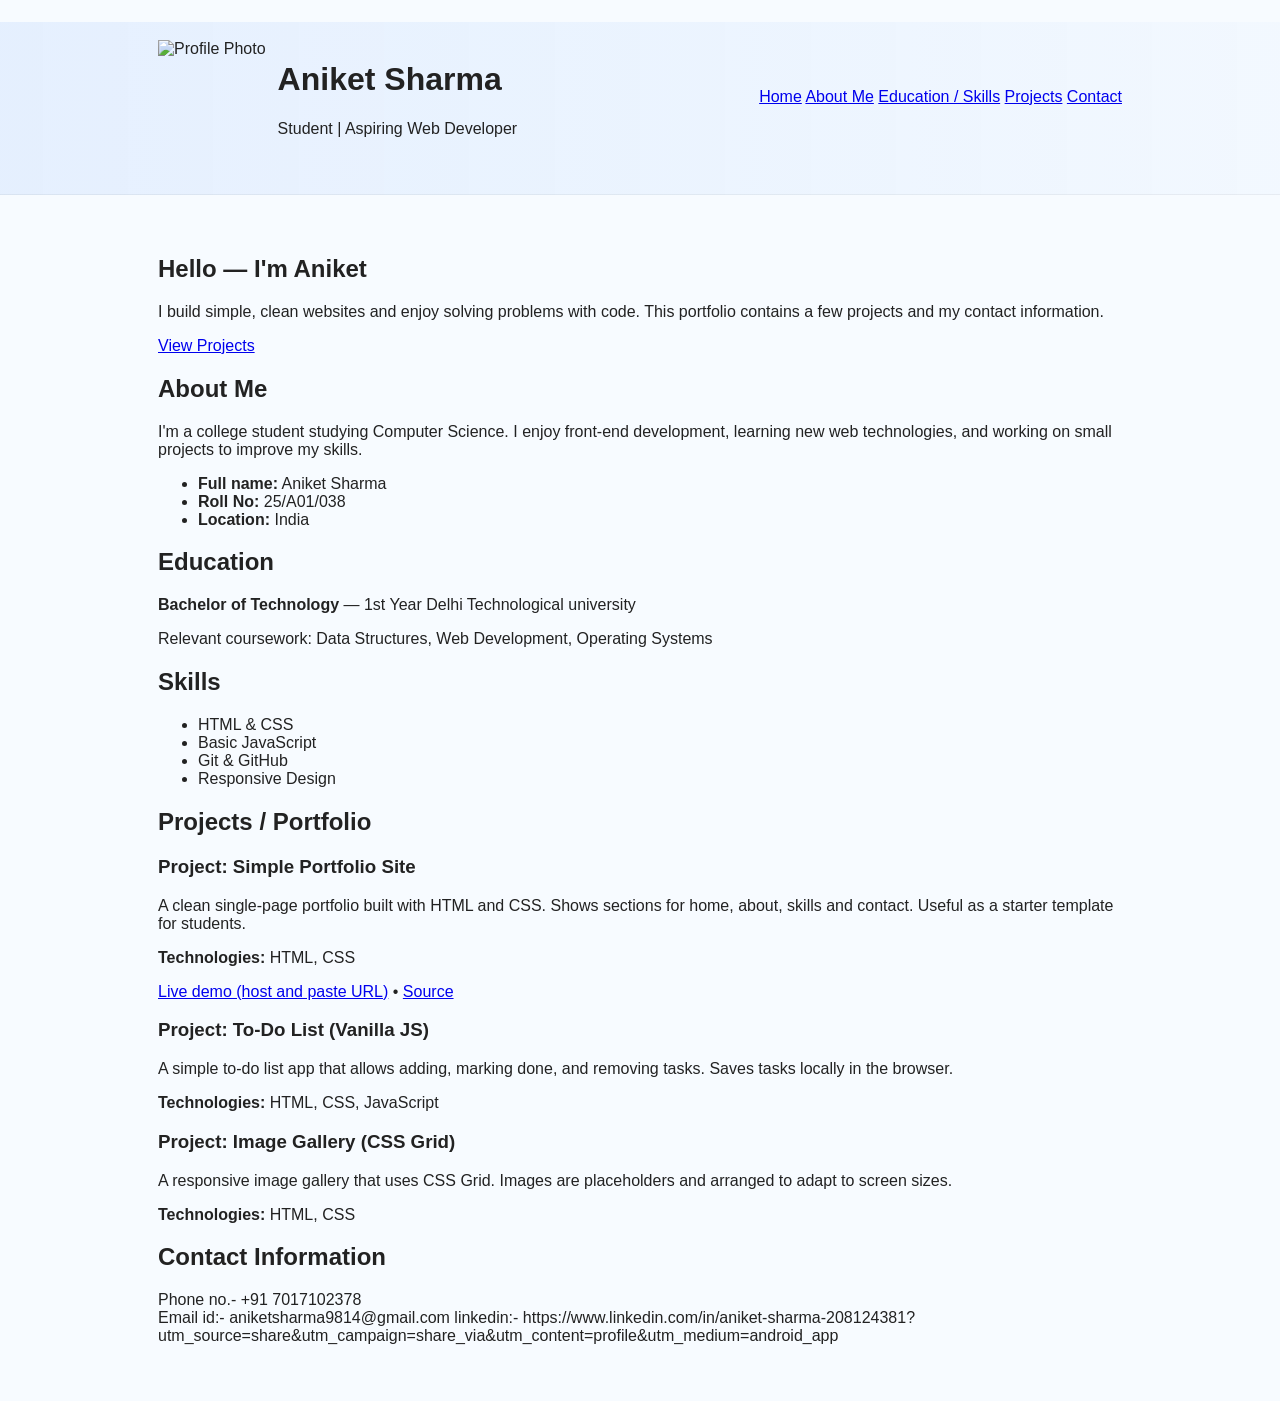
==== index.html @ 17c9dfbe "new" ====
<!doctype html>
<html lang="en">
<head>
  <meta charset="utf-8" />
  <meta name="viewport" content="width=device-width, initial-scale=1" />
  <title>Aniket Sharma — Portfolio</title>
  <link rel="stylesheet" href="web.css" />
</head>
<body>
  <header class="site-header">
    <div class="container header-inner">
      <div class="brand">
        <!-- Updated photo here -->
        <img src="/me.jpg" alt="Profile Photo" class="avatar" />

        <div>
          <h1>Aniket Sharma</h1>
          <p class="muted">Student | Aspiring Web Developer</p>
        </div>
      </div>

      <nav class="nav">
        <a href="#home">Home</a>
        <a href="#about">About Me</a>
        <a href="#edu-skills">Education / Skills</a>
        <a href="#projects">Projects</a>
        <a href="#contact">Contact</a>
      </nav>
    </div>
  </header>

  <main class="container">
    <section id="home" class="card hero">
      <h2>Hello — I'm Aniket</h2>
      <p>I build simple, clean websites and enjoy solving problems with code. This portfolio contains a few projects and my contact information.</p>
      <p class="cta"><a href="#projects" class="button">View Projects</a></p>
    </section>

    <section id="about" class="card">
      <h2>About Me</h2>
      <p>I'm a college student studying Computer Science. I enjoy front-end development, learning new web technologies, and working on small projects to improve my skills.</p>


      

      <ul>
        <li><strong>Full name:</strong> Aniket Sharma</li>
        <li><strong>Roll No:</strong> 25/A01/038</li>
        <li><strong>Location:</strong> India</li>
      </ul>
    </section>

    <section id="edu-skills" class="card two-col">
      <div>
        <h2>Education</h2>
        <p><strong>Bachelor of Technology</strong> — 1st Year Delhi Technological university</p>
        <p>Relevant coursework: Data Structures, Web Development, Operating Systems</p>
      </div>
      <div>
        <h2>Skills</h2>
        <ul class="skills">
          <li>HTML &amp; CSS</li>
          <li>Basic JavaScript</li>
          <li>Git &amp; GitHub</li>
          <li>Responsive Design</li>
        </ul>
      </div>
    </section>

    <section id="projects" class="card">
      <h2>Projects / Portfolio</h2>

      <article class="project">
        <h3>Project: Simple Portfolio Site</h3>
        <p>A clean single-page portfolio built with HTML and CSS. Shows sections for home, about, skills and contact. Useful as a starter template for students.</p>
        <p><strong>Technologies:</strong> HTML, CSS</p>
        <p><a href="#" class="link-disabled">Live demo (host and paste URL)</a> • <a href="#" class="link-disabled">Source</a></p>
      </article>

      <article class="project">
        <h3>Project: To-Do List (Vanilla JS)</h3>
        <p>A simple to-do list app that allows adding, marking done, and removing tasks. Saves tasks locally in the browser.</p>
        <p><strong>Technologies:</strong> HTML, CSS, JavaScript</p>
      </article>

      <article class="project">
        <h3>Project: Image Gallery (CSS Grid)</h3>
        <p>A responsive image gallery that uses CSS Grid. Images are placeholders and arranged to adapt to screen sizes.</p>
        <p><strong>Technologies:</strong> HTML, CSS</p>
      </article>
    </section>

    <section id="contact" class="card">
      <h2>Contact Information</h2>
      <p>Phone no.- +91 7017102378
        <br>
        Email id:- aniketsharma9814@gmail.com
        linkedin:- https://www.linkedin.com/in/aniket-sharma-208124381?utm_source=share&utm_campaign=share_via&utm_content=profile&utm_medium=android_app
---- web.css ----
/* Simple student portfolio styles */
:root{
  --bg:#f7fbff;
  --card:#ffffff;
  --accent:#0b6cf6;
  --muted:#556;
  --radius:12px;
  --max-width:1000px;
  --container-padding:18px;
  font-family: 'Segoe UI', Tahoma, Geneva, Verdana, sans-serif;
}

*{
  box-sizing:border-box;
}

body{
  margin:0;
  background:var(--bg);
  color:#222;
  -webkit-font-smoothing:antialiased;
  -moz-osx-font-smoothing:grayscale;
}

.container{
  max-width:var(--max-width);
  margin:22px auto;
  padding:var(--container-padding);
}

.site-header{
  background:linear-gradient(90deg, rgba(11,108,246,0.08), rgba(11,108,246,0.02));
  border-bottom:1px solid rgba(0,0,0,0.05);
}

.header-inner{
  display:flex;
  align-items:center;
  justify-content:space-between;
}

.brand{
  display:flex;
  gap:12px;
}
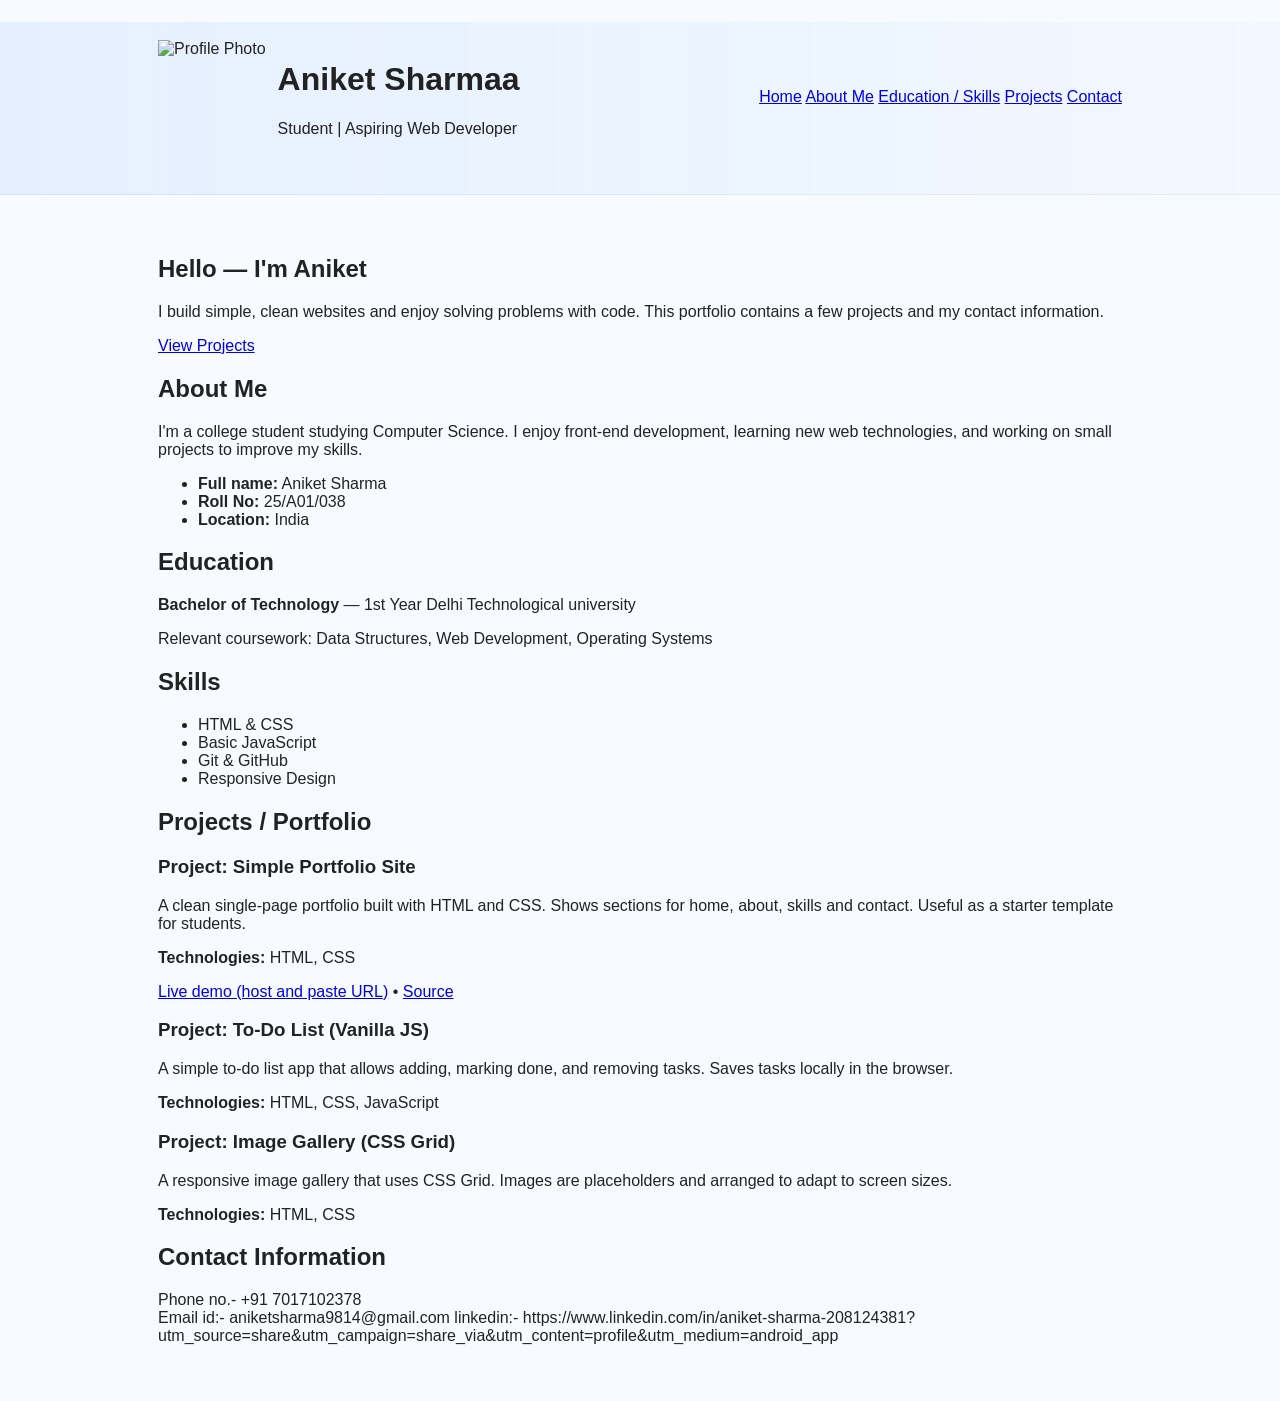
==== commit c4e94ecd: "change" ====
--- a/index.html
+++ b/index.html
@@ -14,7 +14,7 @@
         <img src="/me.jpg" alt="Profile Photo" class="avatar" />
 
         <div>
-          <h1>Aniket Sharma</h1>
+          <h1>Aniket Sharmaa</h1>
           <p class="muted">Student | Aspiring Web Developer</p>
         </div>
       </div>
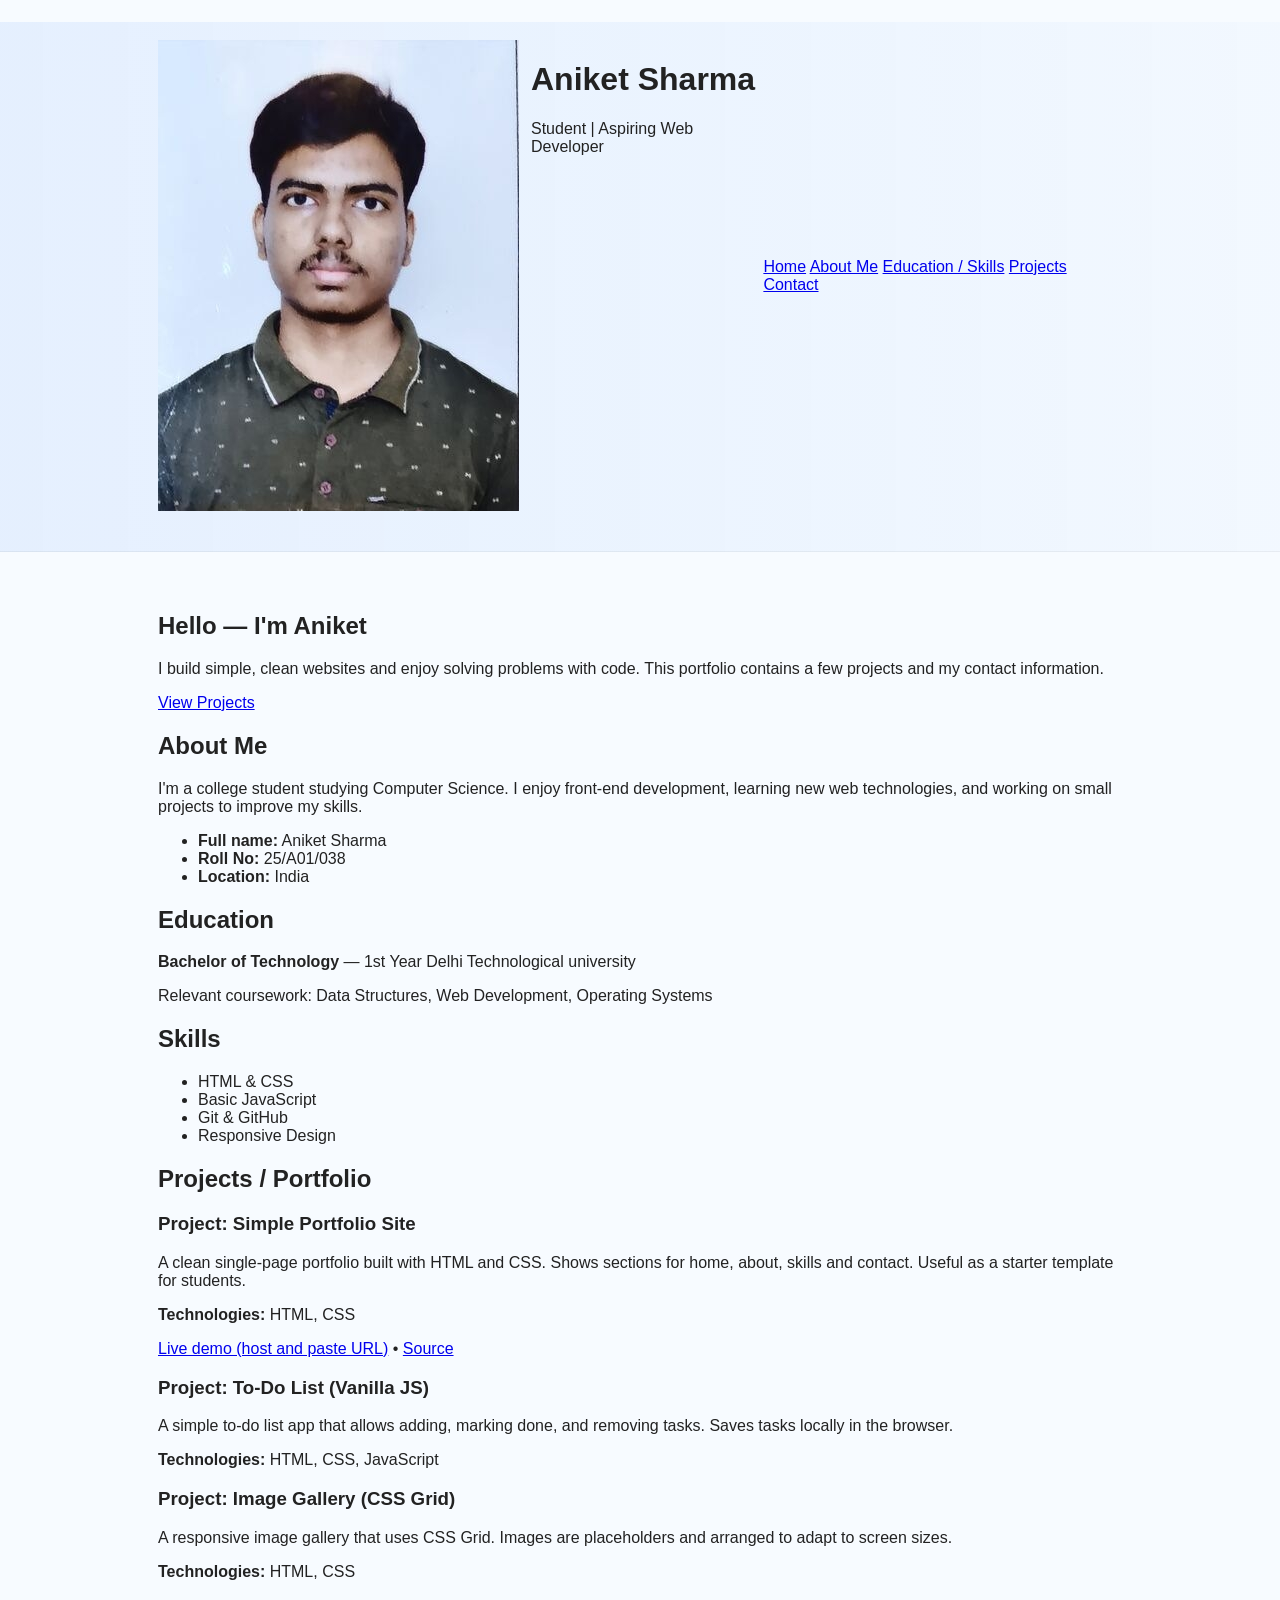
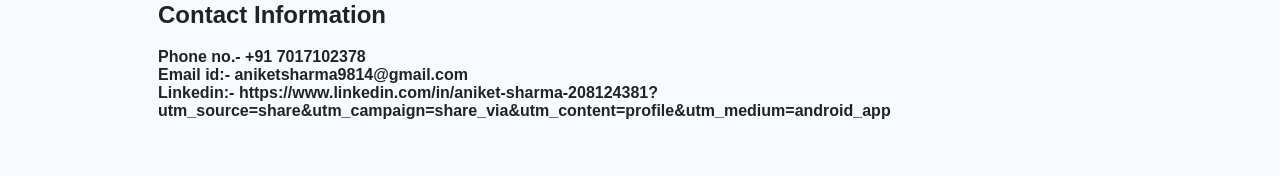
==== commit 15d1263a: "bold" ====
--- a/index.html
+++ b/index.html
@@ -11,10 +11,10 @@
     <div class="container header-inner">
       <div class="brand">
         <!-- Updated photo here -->
-        <img src="/me.jpg" alt="Profile Photo" class="avatar" />
+        <img src="me.jpg" alt="Profile Photo" class="avatar" />
 
         <div>
-          <h1>Aniket Sharmaa</h1>
+          <h1>Aniket Sharma</h1>
           <p class="muted">Student | Aspiring Web Developer</p>
         </div>
       </div>
@@ -92,8 +92,9 @@
 
     <section id="contact" class="card">
       <h2>Contact Information</h2>
-      <p>Phone no.- +91 7017102378
+      <p><b>Phone no.- +91 7017102378</b>
         <br>
-        Email id:- aniketsharma9814@gmail.com
-        linkedin:- https://www.linkedin.com/in/aniket-sharma-208124381?utm_source=share&utm_campaign=share_via&utm_content=profile&utm_medium=android_app
+        <b>Email id:- aniketsharma9814@gmail.com</b>
+        <br>
+        <b>Linkedin:- https://www.linkedin.com/in/aniket-sharma-208124381?utm_source=share&utm_campaign=share_via&utm_content=profile&utm_medium=android_app</b>
 
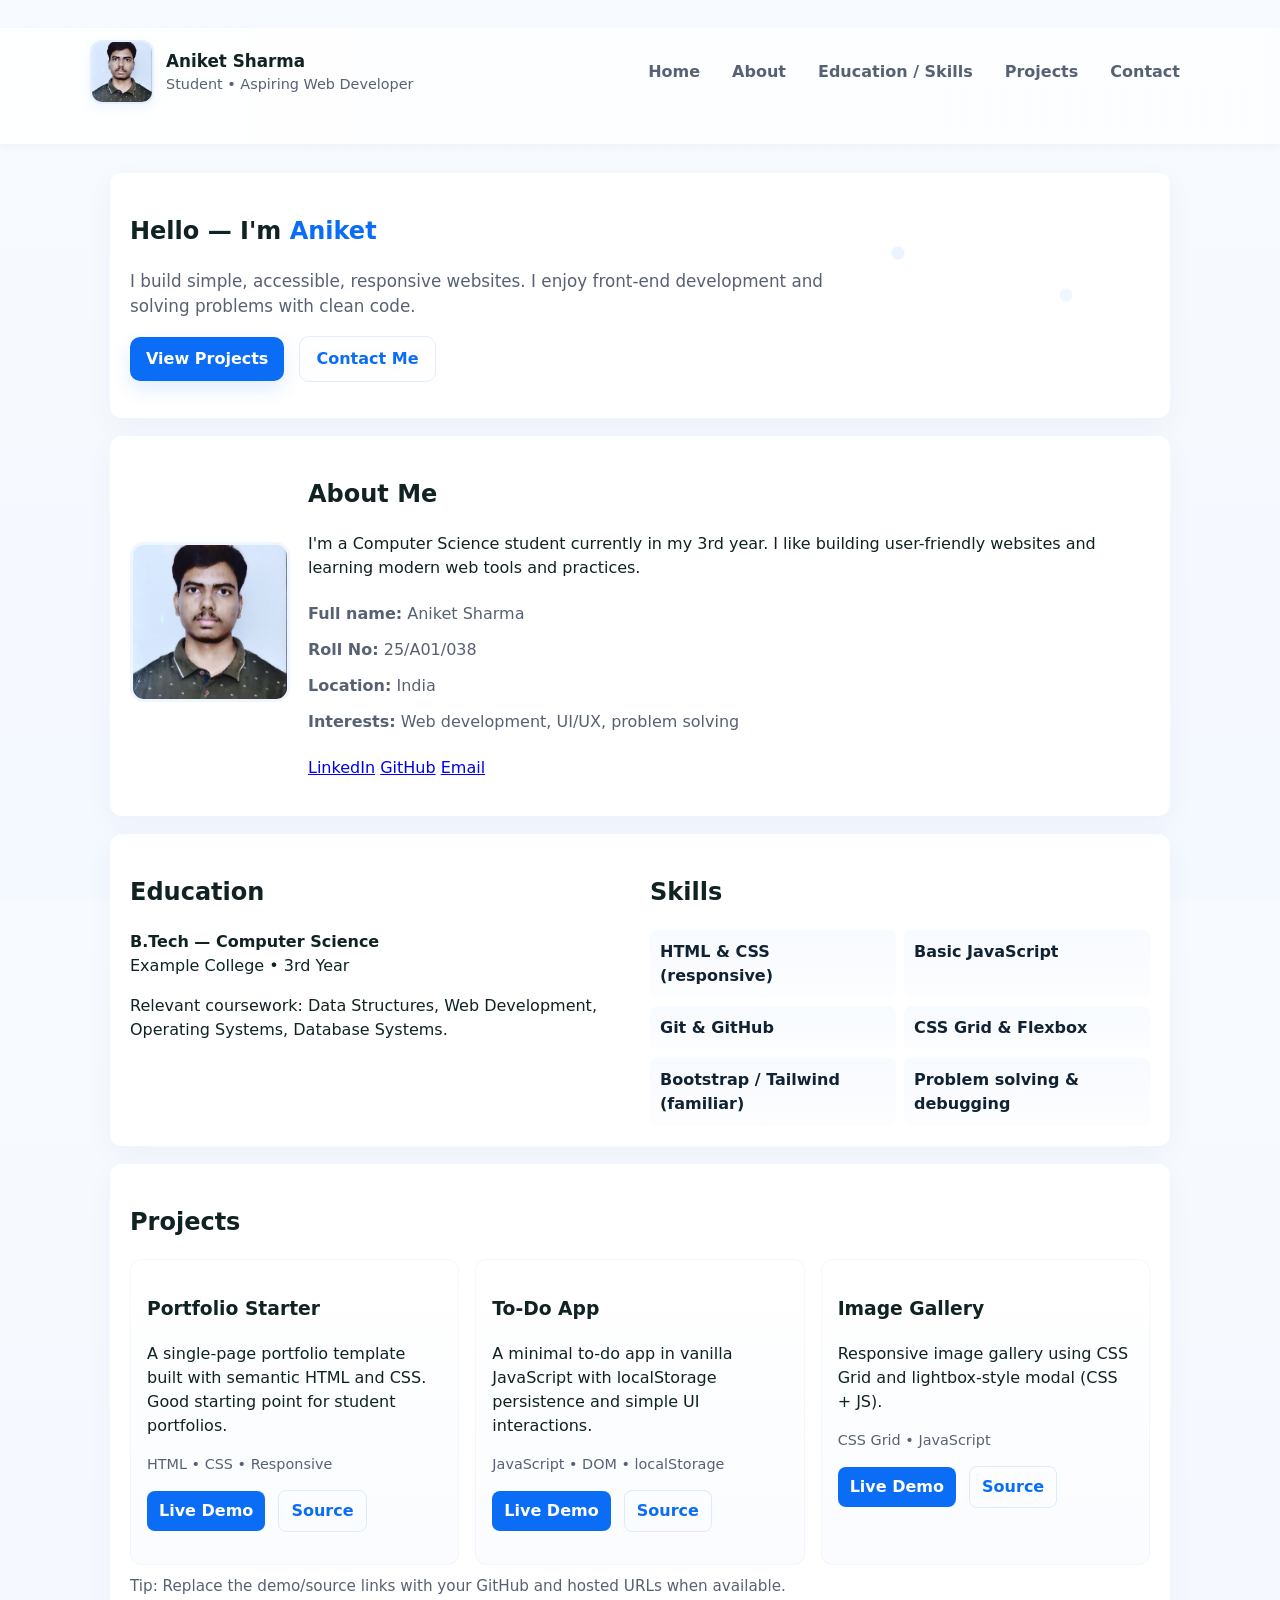
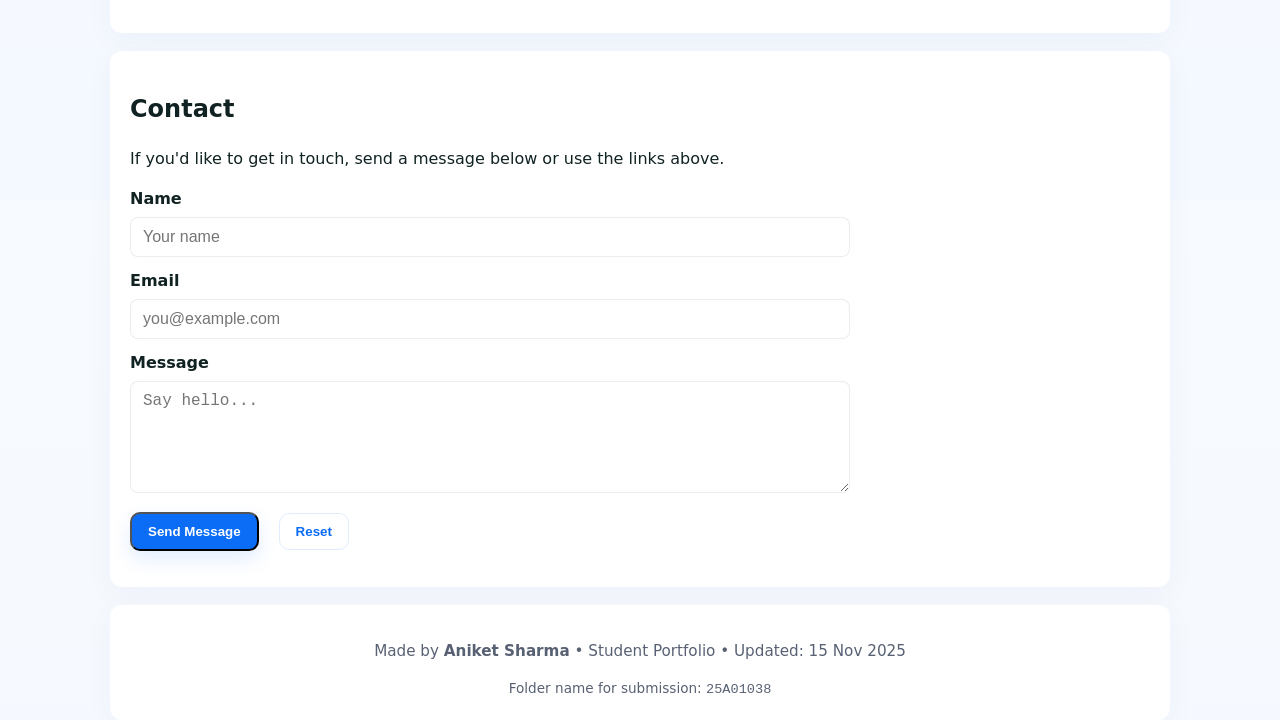
==== commit a46ae4b6: "style" ====
--- a/index.html
+++ b/index.html
@@ -7,21 +7,23 @@
   <link rel="stylesheet" href="web.css" />
 </head>
 <body>
-  <header class="site-header">
+  <header class="site-header" id="top">
     <div class="container header-inner">
-      <div class="brand">
-        <!-- Updated photo here -->
-        <img src="me.jpg" alt="Profile Photo" class="avatar" />
-
-        <div>
-          <h1>Aniket Sharma</h1>
-          <p class="muted">Student | Aspiring Web Developer</p>
-        </div>
-      </div>
-
-      <nav class="nav">
+      <a class="brand" href="#home">
+        <img src="me.jpg" alt="Aniket Sharma photo" class="avatar" />
+        <div>
+          <h1 class="name">Aniket Sharma</h1>
+          <p class="muted">Student • Aspiring Web Developer</p>
+        </div>
+      </a>
+
+      <button id="navToggle" class="nav-toggle" aria-controls="mainNav" aria-expanded="false" aria-label="Toggle navigation">
+        <span class="hamburger"></span>
+      </button>
+
+      <nav id="mainNav" class="nav" aria-label="Main navigation">
         <a href="#home">Home</a>
-        <a href="#about">About Me</a>
+        <a href="#about">About</a>
         <a href="#edu-skills">Education / Skills</a>
         <a href="#projects">Projects</a>
         <a href="#contact">Contact</a>
@@ -30,71 +32,183 @@
   </header>
 
   <main class="container">
-    <section id="home" class="card hero">
-      <h2>Hello — I'm Aniket</h2>
-      <p>I build simple, clean websites and enjoy solving problems with code. This portfolio contains a few projects and my contact information.</p>
-      <p class="cta"><a href="#projects" class="button">View Projects</a></p>
-    </section>
-
-    <section id="about" class="card">
-      <h2>About Me</h2>
-      <p>I'm a college student studying Computer Science. I enjoy front-end development, learning new web technologies, and working on small projects to improve my skills.</p>
-
-
-      
-
-      <ul>
-        <li><strong>Full name:</strong> Aniket Sharma</li>
-        <li><strong>Roll No:</strong> 25/A01/038</li>
-        <li><strong>Location:</strong> India</li>
-      </ul>
-    </section>
-
-    <section id="edu-skills" class="card two-col">
-      <div>
-        <h2>Education</h2>
-        <p><strong>Bachelor of Technology</strong> — 1st Year Delhi Technological university</p>
-        <p>Relevant coursework: Data Structures, Web Development, Operating Systems</p>
-      </div>
-      <div>
-        <h2>Skills</h2>
-        <ul class="skills">
-          <li>HTML &amp; CSS</li>
-          <li>Basic JavaScript</li>
-          <li>Git &amp; GitHub</li>
-          <li>Responsive Design</li>
-        </ul>
-      </div>
-    </section>
-
-    <section id="projects" class="card">
-      <h2>Projects / Portfolio</h2>
-
-      <article class="project">
-        <h3>Project: Simple Portfolio Site</h3>
-        <p>A clean single-page portfolio built with HTML and CSS. Shows sections for home, about, skills and contact. Useful as a starter template for students.</p>
-        <p><strong>Technologies:</strong> HTML, CSS</p>
-        <p><a href="#" class="link-disabled">Live demo (host and paste URL)</a> • <a href="#" class="link-disabled">Source</a></p>
-      </article>
-
-      <article class="project">
-        <h3>Project: To-Do List (Vanilla JS)</h3>
-        <p>A simple to-do list app that allows adding, marking done, and removing tasks. Saves tasks locally in the browser.</p>
-        <p><strong>Technologies:</strong> HTML, CSS, JavaScript</p>
-      </article>
-
-      <article class="project">
-        <h3>Project: Image Gallery (CSS Grid)</h3>
-        <p>A responsive image gallery that uses CSS Grid. Images are placeholders and arranged to adapt to screen sizes.</p>
-        <p><strong>Technologies:</strong> HTML, CSS</p>
-      </article>
-    </section>
-
-    <section id="contact" class="card">
-      <h2>Contact Information</h2>
-      <p><b>Phone no.- +91 7017102378</b>
-        <br>
-        <b>Email id:- aniketsharma9814@gmail.com</b>
-        <br>
-        <b>Linkedin:- https://www.linkedin.com/in/aniket-sharma-208124381?utm_source=share&utm_campaign=share_via&utm_content=profile&utm_medium=android_app</b>
-
+    <section id="home" class="section hero card">
+      <div class="hero-grid">
+        <div>
+          <h2>Hello — I'm <span class="accent">Aniket</span></h2>
+          <p class="lead">I build simple, accessible, responsive websites. I enjoy front-end development and solving problems with clean code.</p>
+          <p class="actions">
+            <a href="#projects" class="button">View Projects</a>
+            <a href="#contact" class="button button-outline">Contact Me</a>
+          </p>
+        </div>
+        <div class="hero-illustration" aria-hidden="true">
+          <!-- decorative block -->
+          <div class="dot-pattern"></div>
+        </div>
+      </div>
+    </section>
+
+    <section id="about" class="section card about">
+      <div class="about-grid">
+        <div class="about-photo-wrap">
+          <img src="me.jpg" alt="Aniket Sharma portrait" class="about-photo" />
+        </div>
+        <div>
+          <h2>About Me</h2>
+          <p>I'm a Computer Science student currently in my 3rd year. I like building user-friendly websites and learning modern web tools and practices.</p>
+          <ul class="meta-list">
+            <li><strong>Full name:</strong> Aniket Sharma</li>
+            <li><strong>Roll No:</strong> 25/A01/038</li>
+            <li><strong>Location:</strong> India</li>
+            <li><strong>Interests:</strong> Web development, UI/UX, problem solving</li>
+          </ul>
+
+          <p class="social">
+            <a href="https://www.linkedin.com/in/aniket-sharma-208124381?utm_source=share&utm_campaign=share_via&utm_content=profile&utm_medium=android_app" target="_blank" rel="noopener">LinkedIn</a>
+            <a href="https://github.com/aniketsharma9814-beep" target="_blank" rel="noopener">GitHub</a>
+            <a href="mailto:aniketsharma9814@gmail.com">Email</a>
+          </p>
+        </div>
+      </div>
+    </section>
+
+    <section id="edu-skills" class="section card">
+      <div class="two-col">
+        <div>
+          <h2>Education</h2>
+          <p><strong>B.Tech — Computer Science</strong><br/>Example College • 3rd Year</p>
+          <p>Relevant coursework: Data Structures, Web Development, Operating Systems, Database Systems.</p>
+        </div>
+
+        <div>
+          <h2>Skills</h2>
+          <ul class="skills-grid">
+            <li>HTML &amp; CSS (responsive)</li>
+            <li>Basic JavaScript</li>
+            <li>Git &amp; GitHub</li>
+            <li>CSS Grid &amp; Flexbox</li>
+            <li>Bootstrap / Tailwind (familiar)</li>
+            <li>Problem solving &amp; debugging</li>
+          </ul>
+        </div>
+      </div>
+    </section>
+
+    <section id="projects" class="section card">
+      <h2>Projects</h2>
+
+      <div class="projects-grid">
+        <article class="project-card">
+          <h3>Portfolio Starter</h3>
+          <p>A single-page portfolio template built with semantic HTML and CSS. Good starting point for student portfolios.</p>
+          <p class="proj-meta">HTML • CSS • Responsive</p>
+          <p class="proj-actions">
+            <a class="btn-sm" href="#" aria-disabled="true">Live Demo</a>
+            <a class="btn-sm btn-outline" href="#" aria-disabled="true">Source</a>
+          </p>
+        </article>
+
+        <article class="project-card">
+          <h3>To-Do App</h3>
+          <p>A minimal to-do app in vanilla JavaScript with localStorage persistence and simple UI interactions.</p>
+          <p class="proj-meta">JavaScript • DOM • localStorage</p>
+          <p class="proj-actions">
+            <a class="btn-sm" href="#" aria-disabled="true">Live Demo</a>
+            <a class="btn-sm btn-outline" href="#" aria-disabled="true">Source</a>
+          </p>
+        </article>
+
+        <article class="project-card">
+          <h3>Image Gallery</h3>
+          <p>Responsive image gallery using CSS Grid and lightbox-style modal (CSS + JS).</p>
+          <p class="proj-meta">CSS Grid • JavaScript</p>
+          <p class="proj-actions">
+            <a class="btn-sm" href="#" aria-disabled="true">Live Demo</a>
+            <a class="btn-sm btn-outline" href="#" aria-disabled="true">Source</a>
+          </p>
+        </article>
+      </div>
+
+      <p class="note">Tip: Replace the demo/source links with your GitHub and hosted URLs when available.</p>
+    </section>
+
+    <section id="contact" class="section card">
+      <h2>Contact</h2>
+      <p>If you'd like to get in touch, send a message below or use the links above.</p>
+
+      <form id="contactForm" class="contact-form" novalidate>
+        <div class="form-row">
+          <label for="name">Name</label>
+          <input id="name" name="name" type="text" required minlength="2" placeholder="Your name" />
+        </div>
+
+        <div class="form-row">
+          <label for="email">Email</label>
+          <input id="email" name="email" type="email" required placeholder="you@example.com" />
+        </div>
+
+        <div class="form-row">
+          <label for="message">Message</label>
+          <textarea id="message" name="message" rows="5" required minlength="5" placeholder="Say hello..."></textarea>
+        </div>
+
+        <div class="form-row form-actions">
+          <button type="submit" class="button">Send Message</button>
+          <button type="reset" class="button button-outline">Reset</button>
+        </div>
+
+        <p id="formMsg" class="form-msg" aria-live="polite"></p>
+      </form>
+    </section>
+
+    <footer class="card footer">
+      <p>Made by <strong>Aniket Sharma</strong> • Student Portfolio • Updated: 15 Nov 2025</p>
+      <p class="small muted">Folder name for submission: <code>25A01038</code></p>
+    </footer>
+  </main>
+
+  <script>
+    // Mobile nav toggle
+    const navToggle = document.getElementById('navToggle');
+    const mainNav = document.getElementById('mainNav');
+    navToggle.addEventListener('click', () => {
+      const expanded = navToggle.getAttribute('aria-expanded') === 'true';
+      navToggle.setAttribute('aria-expanded', String(!expanded));
+      mainNav.classList.toggle('nav-open');
+    });
+
+    // Smooth scroll for internal links
+    document.querySelectorAll('a[href^="#"]').forEach(a=>{
+      a.addEventListener('click', function(e){
+        const targetId = this.getAttribute('href').slice(1);
+        if(!targetId) return;
+        const el = document.getElementById(targetId);
+        if(el){
+          e.preventDefault();
+          el.scrollIntoView({behavior:'smooth', block:'start'});
+          // close mobile nav after click
+          if(mainNav.classList.contains('nav-open')){
+            mainNav.classList.remove('nav-open');
+            navToggle.setAttribute('aria-expanded','false');
+          }
+        }
+      });
+    });
+
+    // Basic contact form client-side handling
+    const contactForm = document.getElementById('contactForm');
+    const formMsg = document.getElementById('formMsg');
+    contactForm.addEventListener('submit', (e)=>{
+      e.preventDefault();
+      if(!contactForm.reportValidity()) return;
+      // Just simulate submission — do not actually send.
+      formMsg.textContent = 'Thanks! Your message has been recorded locally (not actually sent).';
+      contactForm.reset();
+      setTimeout(()=> formMsg.textContent = '', 6000);
+    });
+  </script>
+</body>
+</html>
+
+
--- a/web.css
+++ b/web.css
@@ -1,45 +1,230 @@
-/* Simple student portfolio styles */
+/* Advanced student portfolio styles */
 :root{
-  --bg:#f7fbff;
-  --card:#ffffff;
-  --accent:#0b6cf6;
-  --muted:#556;
-  --radius:12px;
-  --max-width:1000px;
-  --container-padding:18px;
-  font-family: 'Segoe UI', Tahoma, Geneva, Verdana, sans-serif;
-}
-
-*{
-  box-sizing:border-box;
-}
-
+  --bg: #f4f8ff;
+  --card: #ffffff;
+  --accent: #0b6cf6;
+  --accent-600: #075bd6;
+  --muted: #586173;
+  --radius: 12px;
+  --max-width: 1100px;
+  --pad: 20px;
+  --glass: rgba(255,255,255,0.6);
+  font-family: Inter, "Segoe UI", Roboto, system-ui, -apple-system, "Helvetica Neue", Arial;
+  color-scheme: light;
+}
+
+*{box-sizing:border-box}
+html,body{height:100%}
 body{
   margin:0;
-  background:var(--bg);
-  color:#222;
+  background: linear-gradient(180deg, #f7fbff 0%, var(--bg) 100%);
+  color:#122;
   -webkit-font-smoothing:antialiased;
   -moz-osx-font-smoothing:grayscale;
+  line-height:1.5;
 }
 
 .container{
   max-width:var(--max-width);
-  margin:22px auto;
-  padding:var(--container-padding);
-}
-
+  margin:28px auto;
+  padding:0 20px;
+}
+
+/* Header */
 .site-header{
-  background:linear-gradient(90deg, rgba(11,108,246,0.08), rgba(11,108,246,0.02));
-  border-bottom:1px solid rgba(0,0,0,0.05);
+  position:sticky;
+  top:0;
+  z-index:40;
+  backdrop-filter: blur(6px);
+  background: linear-gradient(90deg, rgba(255,255,255,0.85), rgba(255,255,255,0.6));
+  border-bottom:1px solid rgba(15,20,40,0.04);
+  box-shadow:0 2px 8px rgba(30,30,60,0.03);
 }
 
 .header-inner{
   display:flex;
+  gap:16px;
   align-items:center;
   justify-content:space-between;
+  padding:12px 0;
 }
 
 .brand{
   display:flex;
   gap:12px;
-}+  align-items:center;
+  text-decoration:none;
+  color:inherit;
+}
+
+.avatar{
+  width:64px;
+  height:64px;
+  object-fit:cover;
+  border-radius:12px;
+  border:2px solid rgba(11,108,246,0.10);
+  box-shadow:0 4px 12px rgba(11,108,246,0.06);
+}
+
+.name{margin:0;font-size:1.05rem}
+.muted{margin:0;color:var(--muted);font-size:0.9rem}
+
+/* Nav */
+.nav{
+  display:flex;
+  gap:12px;
+  align-items:center;
+}
+.nav a{
+  text-decoration:none;
+  color:var(--muted);
+  padding:8px 10px;
+  border-radius:8px;
+  font-weight:600;
+}
+.nav a:hover{color:var(--accent); background: rgba(11,108,246,0.04)}
+
+/* mobile toggle */
+.nav-toggle{
+  display:none;
+  border:0;
+  background:transparent;
+  padding:8px;
+  border-radius:8px;
+}
+.hamburger{
+  display:block;
+  width:22px;
+  height:2px;
+  background:#222;
+  position:relative;
+}
+.hamburger::before, .hamburger::after{
+  content:"";
+  position:absolute;
+  left:0;
+  width:22px;
+  height:2px;
+  background:#222;
+}
+.hamburger::before{top:-6px}
+.hamburger::after{top:6px}
+
+/* Card */
+.card{
+  background:var(--card);
+  padding:20px;
+  border-radius:var(--radius);
+  margin:18px 0;
+  box-shadow:0 8px 30px rgba(20,30,80,0.04);
+}
+
+/* Hero */
+.hero-grid{display:grid;grid-template-columns:1fr 280px;gap:18px;align-items:center}
+.lead{color:var(--muted);font-size:1.05rem;margin-top:6px}
+.accent{color:var(--accent);font-weight:700}
+.actions{margin-top:14px}
+.button{
+  display:inline-block;
+  padding:10px 16px;
+  border-radius:10px;
+  background:var(--accent);
+  color:#fff;
+  text-decoration:none;
+  font-weight:700;
+  box-shadow:0 8px 20px rgba(11,108,246,0.12);
+}
+.button-outline{
+  background:transparent;
+  color:var(--accent);
+  border:1.5px solid rgba(11,108,246,0.12);
+  margin-left:10px;
+  box-shadow:none;
+}
+
+/* decorative */
+.dot-pattern{
+  width:100%;
+  height:140px;
+  border-radius:12px;
+  background:
+    radial-gradient(circle at 10% 20%, rgba(11,108,246,0.08) 0 6px, transparent 7px),
+    radial-gradient(circle at 70% 50%, rgba(11,108,246,0.06) 0 6px, transparent 7px);
+}
+
+/* About */
+.about-grid{display:grid;grid-template-columns:160px 1fr;gap:18px;align-items:center}
+.about-photo{width:160px;height:160px;object-fit:cover;border-radius:14px;border:3px solid rgba(11,108,246,0.06)}
+.meta-list{list-style:none;padding:0;margin:12px 0}
+.meta-list li{padding:6px 0;color:var(--muted)}
+
+/* 2-col */
+.two-col{display:grid;grid-template-columns:1fr 1fr;gap:20px}
+
+/* Skills */
+.skills-grid{display:grid;grid-template-columns:repeat(2, minmax(0,1fr));gap:8px;list-style:none;padding:0;margin:0}
+.skills-grid li{background:linear-gradient(180deg, rgba(11,108,246,0.03), rgba(11,108,246,0.01));padding:10px;border-radius:8px;font-weight:600;color:#123}
+
+/* Projects */
+.projects-grid{display:grid;grid-template-columns:repeat(auto-fit, minmax(240px,1fr));gap:16px;margin-top:12px}
+.project-card{padding:16px;border-radius:12px;border:1px solid rgba(20,30,60,0.03);transition:transform .22s ease, box-shadow .22s ease;background:linear-gradient(180deg,#fff,#fafcff)}
+.project-card:hover{transform:translateY(-6px);box-shadow:0 18px 50px rgba(20,30,80,0.08)}
+.proj-meta{color:var(--muted);font-size:0.9rem;margin-top:6px}
+.proj-actions{margin-top:12px}
+.btn-sm{display:inline-block;padding:8px 12px;border-radius:8px;text-decoration:none;background:var(--accent);color:white;font-weight:700}
+.btn-sm.btn-outline{background:transparent;color:var(--accent);border:1px solid rgba(11,108,246,0.12);margin-left:8px}
+
+/* Contact form */
+.contact-form{max-width:720px;margin-top:12px}
+.form-row{margin-bottom:12px;display:block}
+label{display:inline-block;margin-bottom:6px;font-weight:700}
+input[type="text"], input[type="email"], textarea{
+  width:100%;
+  padding:10px 12px;
+  border-radius:8px;
+  border:1px solid rgba(15,20,30,0.08);
+  background: #fff;
+  outline:none;
+  font-size:1rem;
+}
+input:focus, textarea:focus{box-shadow:0 8px 20px rgba(11,108,246,0.06);border-color:var(--accent-600)}
+.form-actions{display:flex;gap:10px;align-items:center}
+.form-msg{color:var(--accent-600);font-weight:600;margin-top:8px}
+
+/* Footer */
+.footer{text-align:center;color:var(--muted);font-size:0.95rem}
+.small{font-size:0.85rem}
+
+/* Utility */
+.note{color:var(--muted);font-size:0.95rem;margin-top:10px}
+
+/* Responsive */
+@media (max-width:900px){
+  .hero-grid{grid-template-columns:1fr 200px}
+  .about-grid{grid-template-columns:140px 1fr}
+  .two-col{grid-template-columns:1fr}
+}
+
+@media (max-width:720px){
+  .nav{display:none}
+  .nav-toggle{display:inline-block}
+  .header-inner{align-items:center}
+  .hero-grid{grid-template-columns:1fr}
+  .dot-pattern{height:90px}
+  .about-grid{grid-template-columns:1fr;grid-template-rows:auto auto}
+  .about-photo{margin:0 auto}
+  .projects-grid{grid-template-columns:1fr}
+  /* mobile nav open */
+  .nav.nav-open{
+    display:flex;
+    position:absolute;
+    top:84px;
+    right:20px;
+    flex-direction:column;
+    gap:6px;
+    background:var(--card);
+    padding:12px;
+    box-shadow:0 12px 40px rgba(20,30,80,0.08);
+    border-radius:10px;
+  }
+}
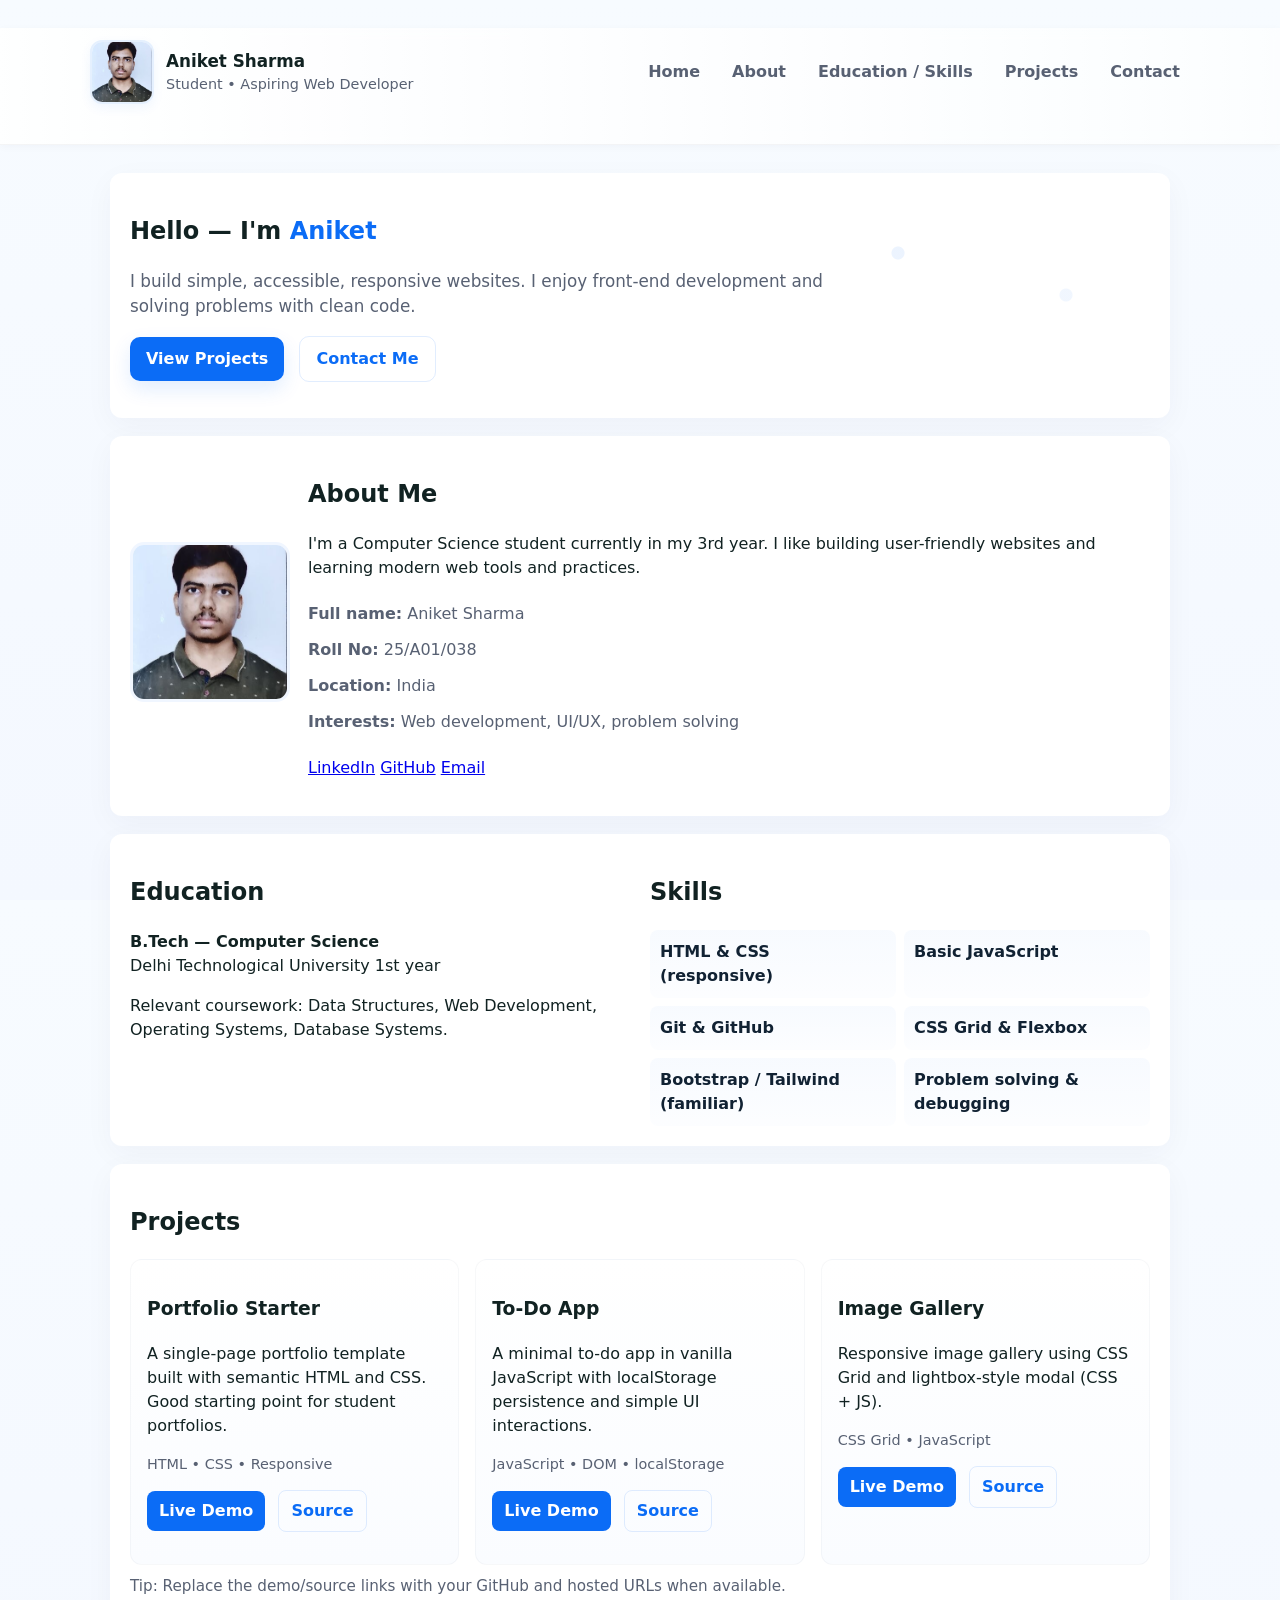
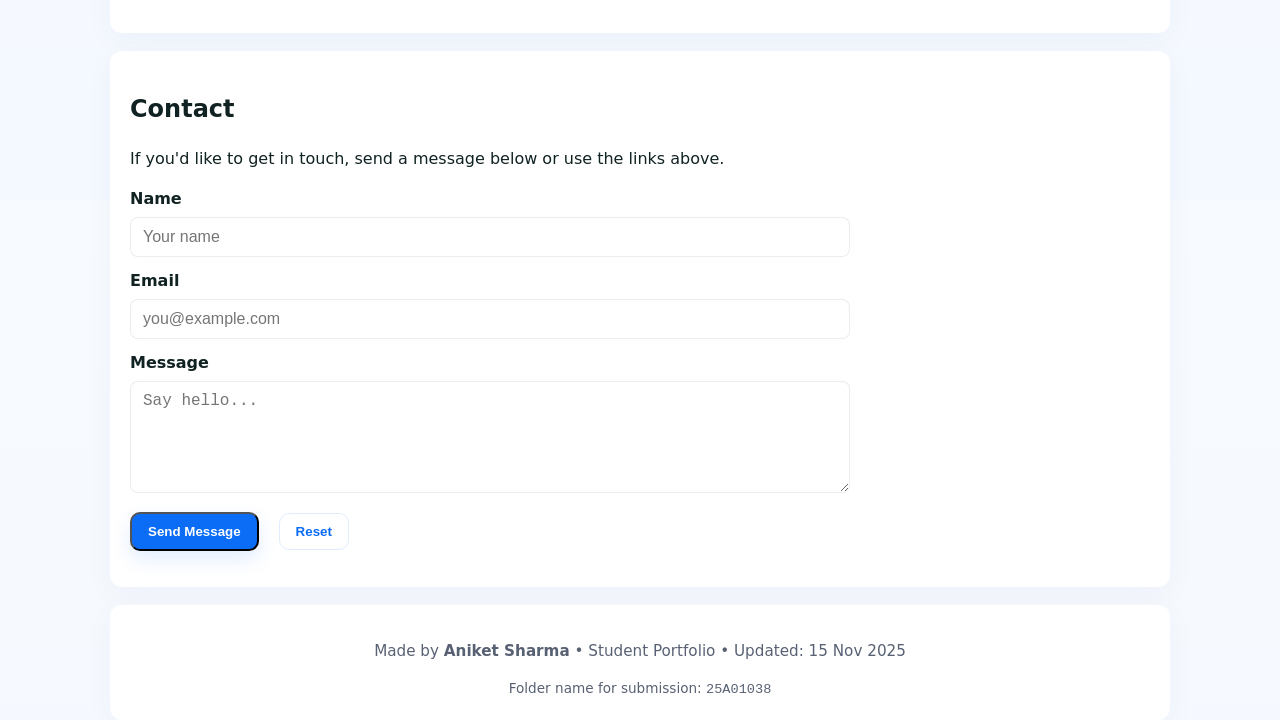
==== commit e308e799: "year" ====
--- a/index.html
+++ b/index.html
@@ -77,7 +77,7 @@
       <div class="two-col">
         <div>
           <h2>Education</h2>
-          <p><strong>B.Tech — Computer Science</strong><br/>Example College • 3rd Year</p>
+          <p><strong>B.Tech — Computer Science</strong><br/>Delhi Technological University 1st year</p>
           <p>Relevant coursework: Data Structures, Web Development, Operating Systems, Database Systems.</p>
         </div>
 
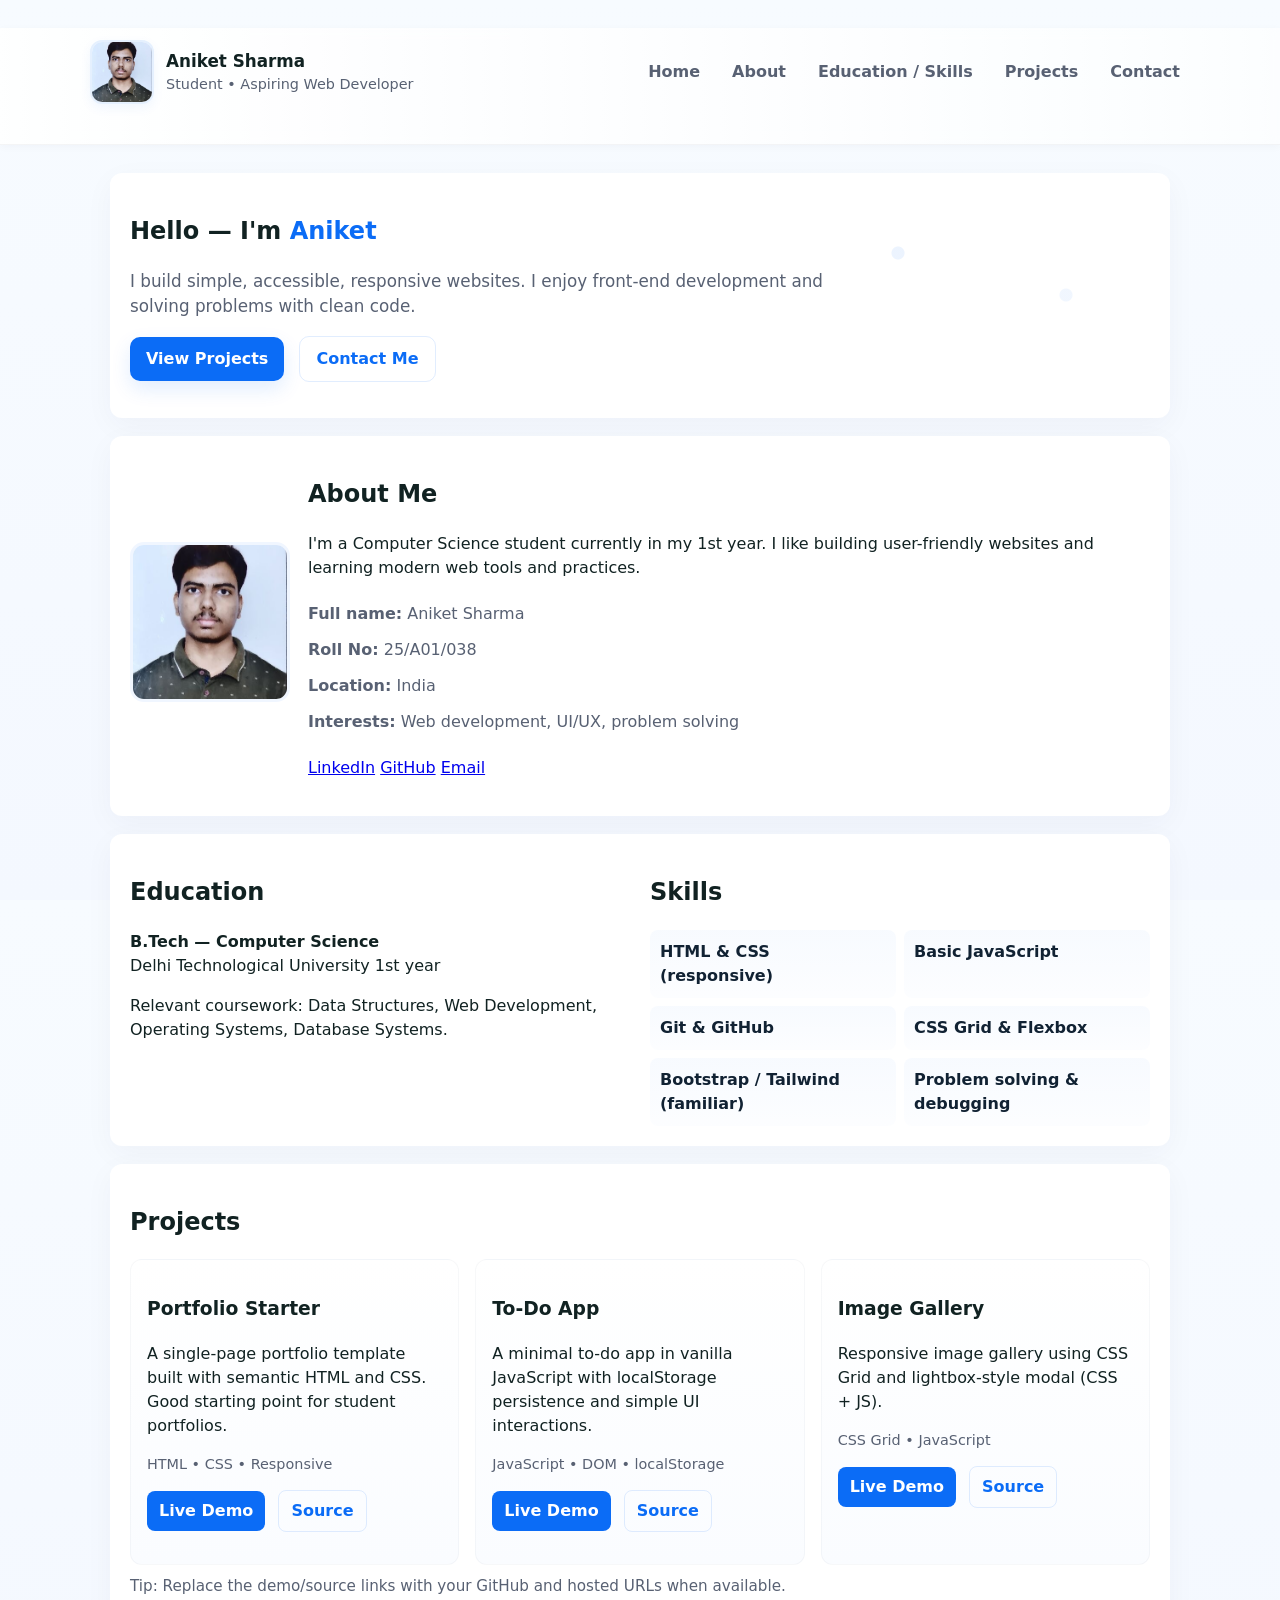
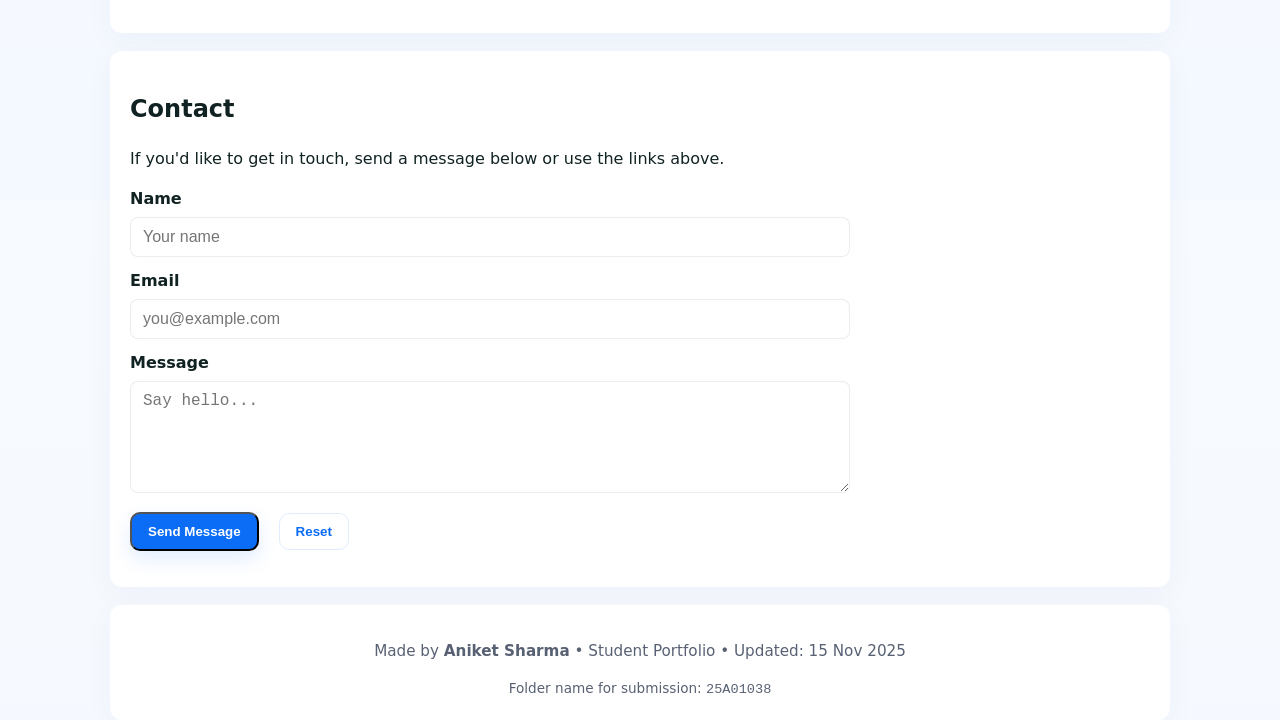
==== commit a98f9298: "yearss" ====
--- a/index.html
+++ b/index.html
@@ -56,7 +56,7 @@
         </div>
         <div>
           <h2>About Me</h2>
-          <p>I'm a Computer Science student currently in my 3rd year. I like building user-friendly websites and learning modern web tools and practices.</p>
+          <p>I'm a Computer Science student currently in my 1st year. I like building user-friendly websites and learning modern web tools and practices.</p>
           <ul class="meta-list">
             <li><strong>Full name:</strong> Aniket Sharma</li>
             <li><strong>Roll No:</strong> 25/A01/038</li>
